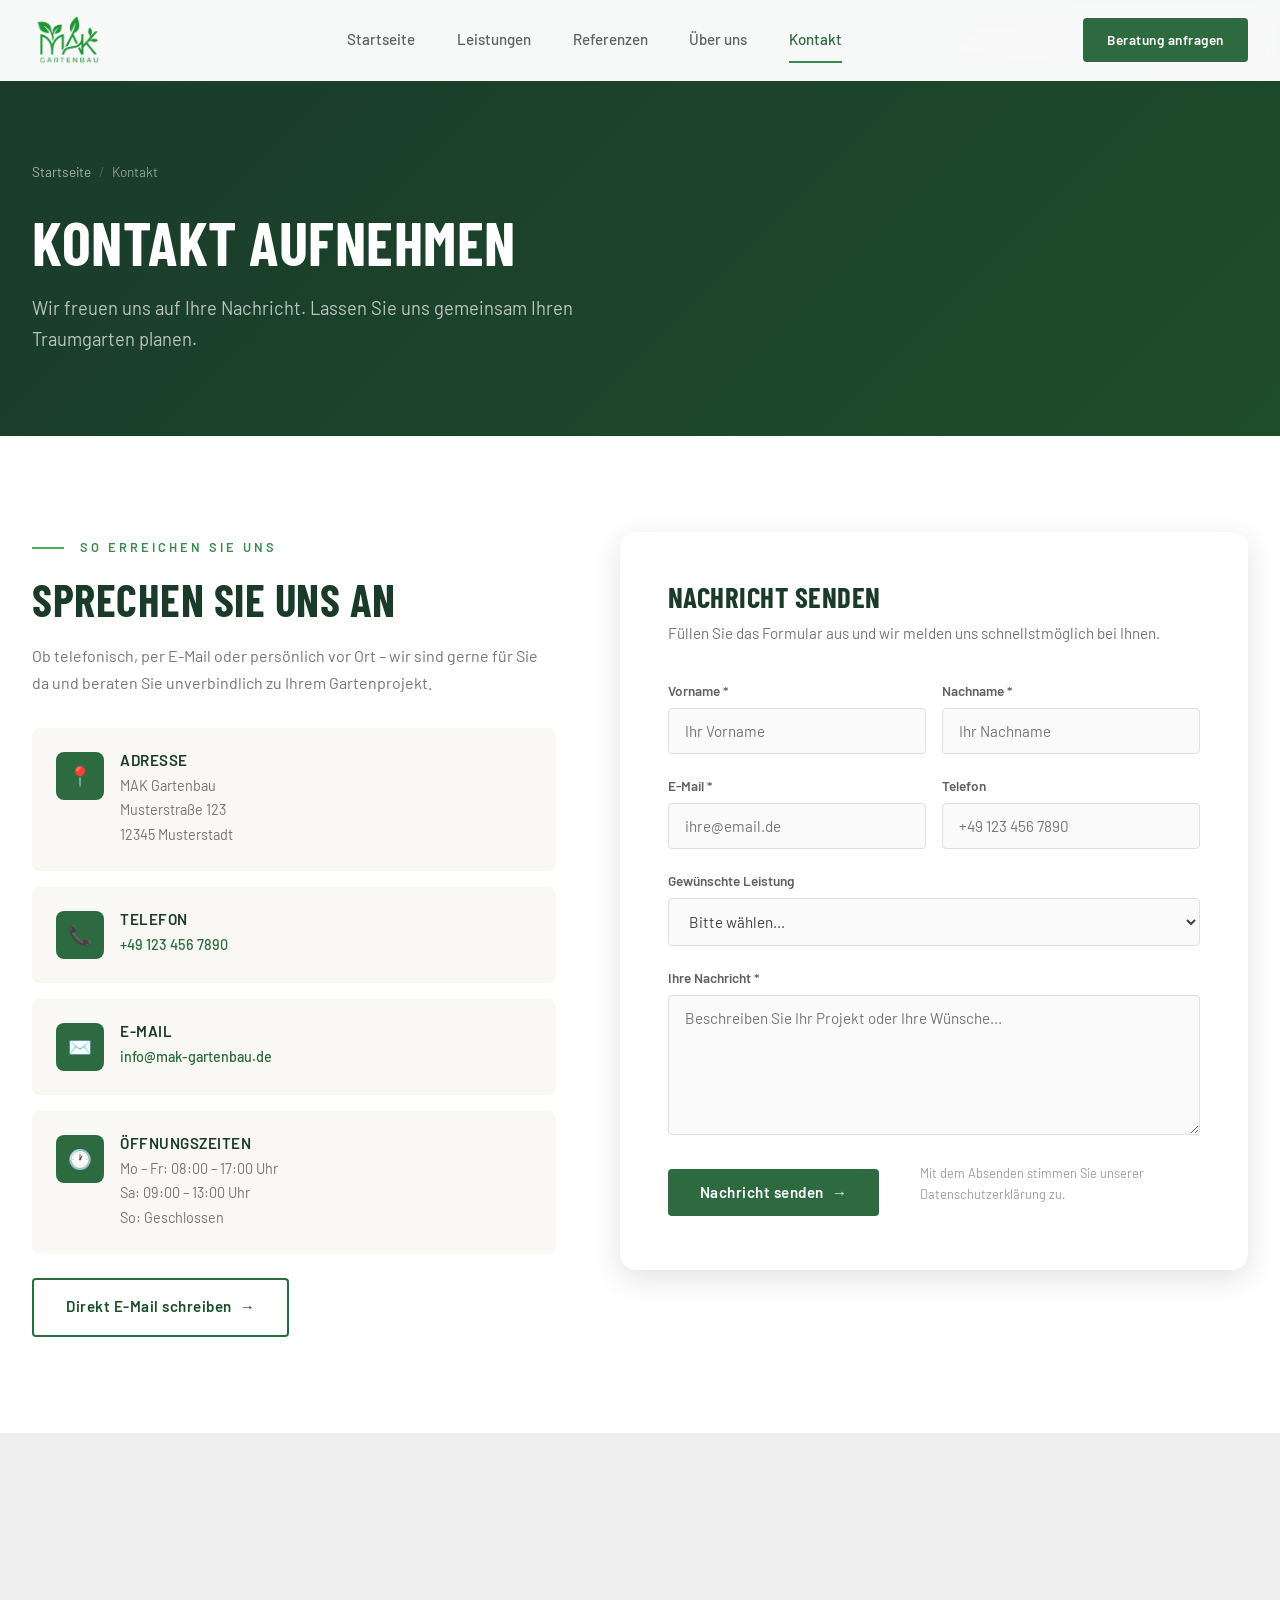
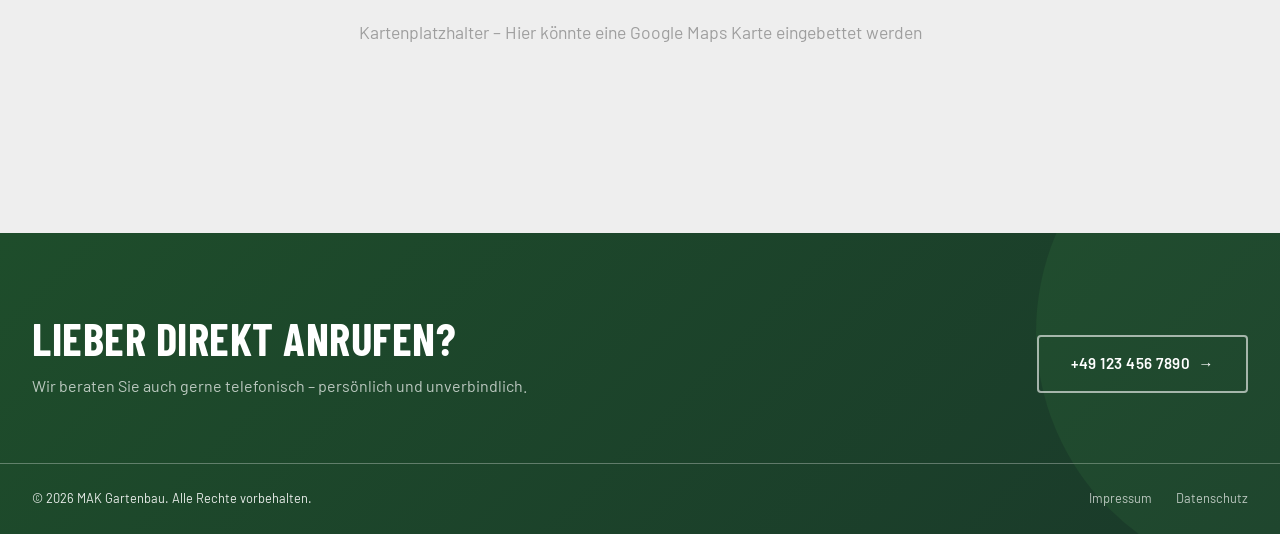
==== kontakt.html @ 83fb6019 "feat: MAK Gartenbau Website – Initial Release Komplette 5-Seiten Website für MAK Gartenbau: - Starts" ====
<!DOCTYPE html>
<html lang="de">
<head>
  <meta charset="UTF-8">
  <meta name="viewport" content="width=device-width, initial-scale=1.0">
  <meta name="description" content="Kontakt zu MAK Gartenbau – Erreichen Sie uns für eine unverbindliche Beratung. Kontaktformular, Telefon und E-Mail.">
  <title>Kontakt – MAK Gartenbau</title>

  <link rel="preconnect" href="https://fonts.googleapis.com">
  <link rel="preconnect" href="https://fonts.gstatic.com" crossorigin>
  <link href="https://fonts.googleapis.com/css2?family=Barlow:wght@400;500;600;700&family=Barlow+Condensed:wght@600;700;800&display=swap" rel="stylesheet">
  
  <link rel="icon" type="image/png" href="Favicon.png">
  <link rel="stylesheet" href="css/style.css">
</head>
<body>

  <!-- ========== HEADER ========== -->
  <header class="site-header">
    <div class="header-inner">
      <a href="index.html" class="logo">
        <img src="img/images/Logo.png" alt="MAK Gartenbau Logo" class="logo-img">
      </a>

      <nav class="main-nav">
        <a href="index.html">Startseite</a>
        <a href="leistungen.html">Leistungen</a>
        <a href="referenzen.html">Referenzen</a>
        <a href="ueber-uns.html">Über uns</a>
        <a href="kontakt.html" class="active">Kontakt</a>
      </nav>

      <div class="header-cta">
        <a href="kontakt.html" class="btn btn-primary">Beratung anfragen</a>
      </div>

      <button class="hamburger" aria-label="Menü öffnen" aria-expanded="false">
        <span></span>
        <span></span>
        <span></span>
      </button>
    </div>

    <nav class="mobile-nav">
      <a href="index.html">Startseite</a>
      <a href="leistungen.html">Leistungen</a>
      <a href="referenzen.html">Referenzen</a>
      <a href="ueber-uns.html">Über uns</a>
      <a href="kontakt.html" class="active">Kontakt</a>
      <a href="kontakt.html" class="btn btn-primary">Beratung anfragen</a>
    </nav>
  </header>

  <!-- ========== PAGE HERO ========== -->
  <section class="page-hero">
    <div class="container">
      <div class="breadcrumb">
        <a href="index.html">Startseite</a>
        <span class="sep">/</span>
        <span>Kontakt</span>
      </div>
      <h1>Kontakt aufnehmen</h1>
      <p>Wir freuen uns auf Ihre Nachricht. Lassen Sie uns gemeinsam Ihren Traumgarten planen.</p>
    </div>
  </section>

  <!-- ========== KONTAKT BEREICH ========== -->
  <section class="contact-section">
    <div class="container">
      <div class="contact-grid">

        <!-- Kontakt-Informationen -->
        <div class="reveal-left">
          <span class="section-label">So erreichen Sie uns</span>
          <h2 style="margin-bottom: 1rem;">Sprechen Sie uns an</h2>
          <p style="color: var(--gray-600); margin-bottom: 2rem;">
            Ob telefonisch, per E-Mail oder persönlich vor Ort – wir sind gerne für Sie da
            und beraten Sie unverbindlich zu Ihrem Gartenprojekt.
          </p>

          <div class="contact-info-card">
            <div class="contact-info-icon">📍</div>
            <div>
              <h4>Adresse</h4>
              <p>
                MAK Gartenbau<br>
                Musterstraße 123<br>
                12345 Musterstadt
              </p>
            </div>
          </div>

          <div class="contact-info-card">
            <div class="contact-info-icon">📞</div>
            <div>
              <h4>Telefon</h4>
              <p><a href="tel:+491234567890">+49 123 456 7890</a></p>
            </div>
          </div>

          <div class="contact-info-card">
            <div class="contact-info-icon">✉️</div>
            <div>
              <h4>E-Mail</h4>
              <p><a href="mailto:info@mak-gartenbau.de">info@mak-gartenbau.de</a></p>
            </div>
          </div>

          <div class="contact-info-card">
            <div class="contact-info-icon">🕐</div>
            <div>
              <h4>Öffnungszeiten</h4>
              <p>
                Mo – Fr: 08:00 – 17:00 Uhr<br>
                Sa: 09:00 – 13:00 Uhr<br>
                So: Geschlossen
              </p>
            </div>
          </div>

          <!-- Direkter Mailto-Link -->
          <div style="margin-top: 1.5rem;">
            <a href="mailto:info@mak-gartenbau.de?subject=Anfrage%20%C3%BCber%20die%20Website" class="btn btn-outline-dark btn-arrow">
              Direkt E-Mail schreiben
            </a>
          </div>
        </div>

        <!-- Kontaktformular -->
        <div class="reveal-right">
          <form class="contact-form contact-form-element" action="#" method="post">
            <h3>Nachricht senden</h3>
            <p class="form-subtitle">Füllen Sie das Formular aus und wir melden uns schnellstmöglich bei Ihnen.</p>

            <div class="form-row">
              <div class="form-group">
                <label for="vorname">Vorname *</label>
                <input type="text" id="vorname" name="vorname" placeholder="Ihr Vorname" required>
              </div>
              <div class="form-group">
                <label for="nachname">Nachname *</label>
                <input type="text" id="nachname" name="nachname" placeholder="Ihr Nachname" required>
              </div>
            </div>

            <div class="form-row">
              <div class="form-group">
                <label for="email">E-Mail *</label>
                <input type="email" id="email" name="email" placeholder="ihre@email.de" required>
              </div>
              <div class="form-group">
                <label for="telefon">Telefon</label>
                <input type="tel" id="telefon" name="telefon" placeholder="+49 123 456 7890">
              </div>
            </div>

            <div class="form-group">
              <label for="leistung">Gewünschte Leistung</label>
              <select id="leistung" name="leistung">
                <option value="">Bitte wählen...</option>
                <option value="gartenplanung">Gartenplanung & Design</option>
                <option value="pflasterbau">Pflaster- & Wegebau</option>
                <option value="terrassenbau">Terrassenbau</option>
                <option value="bepflanzung">Bepflanzung</option>
                <option value="gartenpflege">Gartenpflege</option>
                <option value="sonstiges">Sonstiges</option>
              </select>
            </div>

            <div class="form-group">
              <label for="nachricht">Ihre Nachricht *</label>
              <textarea id="nachricht" name="nachricht" placeholder="Beschreiben Sie Ihr Projekt oder Ihre Wünsche..." required></textarea>
            </div>

            <div class="form-submit">
              <button type="submit" class="btn btn-primary btn-arrow">Nachricht senden</button>
              <p class="privacy-note">
                Mit dem Absenden stimmen Sie unserer Datenschutzerklärung zu.
              </p>
            </div>
          </form>
        </div>

      </div>
    </div>
  </section>

  <!-- ========== KARTEN-PLATZHALTER ========== -->
  <section style="background: var(--gray-200); height: 400px; display: flex; align-items: center; justify-content: center; color: var(--gray-500); font-size: 1.1rem;">
    <!-- Platzhalter: Google Maps Karte -->
    Kartenplatzhalter – Hier könnte eine Google Maps Karte eingebettet werden
  </section>

  <!-- ========== FOOTER (CTA + Copyright) ========== -->
  <footer class="cta-banner" style="padding-bottom: 0;">
    <div class="container">
      <div>
        <h2>Lieber direkt anrufen?</h2>
        <p>Wir beraten Sie auch gerne telefonisch – persönlich und unverbindlich.</p>
      </div>
      <div>
        <a href="tel:+491234567890" class="btn btn-outline btn-arrow">+49 123 456 7890</a>
      </div>
    </div>
    <div class="footer-bottom-wrap" style="margin-top: 3rem;">
      <div class="container">
        <div class="footer-bottom">
        <span>&copy; 2026 MAK Gartenbau. Alle Rechte vorbehalten.</span>
        <div class="footer-legal">
          <a href="#">Impressum</a>
          <a href="#">Datenschutz</a>
          </div>
        </div>
      </div>
    </div>
  </footer>

  <script src="js/main.js"></script>
</body>
</html>
---- css/style.css ----
/* ================================================
   MAK Gartenbau – Hauptstylesheet
   ================================================ */

/* --- CSS Custom Properties --- */
:root {
  --green-900: #1a3a2a;
  --green-800: #1e4d2b;
  --green-700: #2d6a3f;
  --green-600: #3a8a52;
  --green-500: #4caf50;
  --green-400: #66bb6a;
  --green-300: #81c784;
  --green-200: #a5d6a7;
  --green-100: #c8e6c9;
  --green-50: #e8f5e9;

  --earth-900: #3e2723;
  --earth-700: #5d4037;
  --earth-500: #795548;
  --earth-300: #a1887f;
  --earth-100: #d7ccc8;

  --sand-100: #f5f0e8;
  --sand-50: #faf8f4;

  --white: #ffffff;
  --gray-50: #fafafa;
  --gray-100: #f5f5f5;
  --gray-200: #eeeeee;
  --gray-300: #e0e0e0;
  --gray-400: #bdbdbd;
  --gray-500: #9e9e9e;
  --gray-600: #757575;
  --gray-700: #616161;
  --gray-800: #424242;
  --gray-900: #212121;

  --font-heading: 'Barlow Condensed', 'Arial Narrow', sans-serif;
  --font-body: 'Barlow', -apple-system, BlinkMacSystemFont, 'Segoe UI', sans-serif;

  --shadow-sm: 0 1px 3px rgba(0,0,0,0.08);
  --shadow-md: 0 4px 12px rgba(0,0,0,0.1);
  --shadow-lg: 0 8px 30px rgba(0,0,0,0.12);
  --shadow-xl: 0 20px 60px rgba(0,0,0,0.15);

  --radius-sm: 4px;
  --radius-md: 8px;
  --radius-lg: 16px;
  --radius-xl: 24px;

  --transition: 0.3s cubic-bezier(0.4, 0, 0.2, 1);
  --transition-slow: 0.6s cubic-bezier(0.4, 0, 0.2, 1);
}

/* --- Reset & Base --- */
*,
*::before,
*::after {
  margin: 0;
  padding: 0;
  box-sizing: border-box;
}

html {
  scroll-behavior: smooth;
  font-size: 16px;
}

body {
  font-family: var(--font-body);
  color: var(--gray-800);
  line-height: 1.7;
  background: var(--white);
  overflow-x: hidden;
}

img {
  max-width: 100%;
  height: auto;
  display: block;
}

a {
  text-decoration: none;
  color: inherit;
  transition: color var(--transition);
}

ul, ol {
  list-style: none;
}

h1, h2, h3, h4, h5 {
  font-family: var(--font-heading);
  font-weight: 700;
  line-height: 1.15;
  color: var(--green-900);
  text-transform: uppercase;
  letter-spacing: 0.5px;
}

h1 { font-size: clamp(2.2rem, 5vw, 3.8rem); }
h2 { font-size: clamp(1.8rem, 3.5vw, 2.8rem); }
h3 { font-size: clamp(1.3rem, 2.5vw, 1.8rem); }
h4 { font-size: 1.2rem; }

p { margin-bottom: 1rem; }

.container {
  max-width: 1280px;
  margin: 0 auto;
  padding: 0 2rem;
}

/* --- Utility --- */
.text-center { text-align: center; }
.text-white { color: var(--white); }
.bg-sand { background: var(--sand-50); }
.bg-green-dark { background: var(--green-900); }

.section-label {
  display: inline-block;
  font-family: var(--font-body);
  font-size: 0.8rem;
  font-weight: 600;
  letter-spacing: 3px;
  text-transform: uppercase;
  color: var(--green-600);
  margin-bottom: 1rem;
  position: relative;
  padding-left: 3rem;
}

.section-label::before {
  content: '';
  position: absolute;
  left: 0;
  top: 50%;
  width: 2rem;
  height: 2px;
  background: var(--green-500);
}

.section-intro {
  max-width: 680px;
  font-size: 1.1rem;
  color: var(--gray-600);
  line-height: 1.8;
}

.section-intro.centered {
  margin: 0 auto;
}

/* --- Buttons --- */
.btn {
  display: inline-flex;
  align-items: center;
  gap: 0.5rem;
  padding: 0.9rem 2rem;
  font-family: var(--font-body);
  font-size: 0.95rem;
  font-weight: 600;
  border: none;
  border-radius: var(--radius-sm);
  cursor: pointer;
  transition: all var(--transition);
  letter-spacing: 0.5px;
}

.btn-primary {
  background: var(--green-700);
  color: var(--white);
}

.btn-primary:hover {
  background: var(--green-800);
  transform: translateY(-2px);
  box-shadow: var(--shadow-md);
}

.btn-outline {
  background: transparent;
  color: var(--white);
  border: 2px solid rgba(255,255,255,0.6);
}

.btn-outline:hover {
  background: var(--white);
  color: var(--green-800);
  border-color: var(--white);
}

.btn-outline-dark {
  background: transparent;
  color: var(--green-800);
  border: 2px solid var(--green-700);
}

.btn-outline-dark:hover {
  background: var(--green-700);
  color: var(--white);
}

.btn-arrow::after {
  content: '→';
  transition: transform var(--transition);
}

.btn-arrow:hover::after {
  transform: translateX(4px);
}

/* ================================================
   HEADER & NAVIGATION
   ================================================ */
.site-header {
  position: fixed;
  top: 0;
  left: 0;
  right: 0;
  z-index: 1000;
  background: rgba(255,255,255,0.97);
  backdrop-filter: blur(10px);
  transition: all var(--transition);
  border-bottom: 1px solid transparent;
}

.site-header.scrolled {
  box-shadow: var(--shadow-sm);
  border-bottom-color: var(--gray-200);
}

.header-inner {
  display: flex;
  align-items: center;
  justify-content: space-between;
  padding: 0 2rem;
  height: 80px;
  max-width: 1400px;
  margin: 0 auto;
}

.logo {
  display: flex;
  align-items: center;
  gap: 0.75rem;
  font-family: var(--font-heading);
  font-size: 1.5rem;
  font-weight: 700;
  color: var(--green-800);
}

.logo-icon {
  width: 44px;
  height: 44px;
  background: var(--green-700);
  border-radius: var(--radius-md);
  display: flex;
  align-items: center;
  justify-content: center;
  color: var(--white);
  font-size: 1.4rem;
}

.logo-img {
  height: 50px;
  width: auto;
}

.logo span {
  color: var(--green-500);
}

.main-nav {
  display: flex;
  align-items: center;
  gap: 0;
}

.main-nav a {
  padding: 0.5rem 1.3rem;
  font-size: 0.95rem;
  font-weight: 500;
  color: var(--gray-700);
  position: relative;
  transition: color var(--transition);
}

.main-nav a::after {
  content: '';
  position: absolute;
  bottom: -2px;
  left: 1.3rem;
  right: 1.3rem;
  height: 2px;
  background: var(--green-600);
  transform: scaleX(0);
  transform-origin: right;
  transition: transform var(--transition);
}

.main-nav a:hover,
.main-nav a.active {
  color: var(--green-700);
}

.main-nav a:hover::after,
.main-nav a.active::after {
  transform: scaleX(1);
  transform-origin: left;
}

.header-cta {
  display: flex;
  align-items: center;
  gap: 1rem;
}

.header-cta .btn {
  padding: 0.65rem 1.5rem;
  font-size: 0.85rem;
}

/* Hamburger */
.hamburger {
  display: none;
  flex-direction: column;
  gap: 5px;
  cursor: pointer;
  padding: 0.5rem;
  background: none;
  border: none;
  z-index: 1001;
}

.hamburger span {
  display: block;
  width: 26px;
  height: 2px;
  background: var(--green-800);
  transition: all var(--transition);
  border-radius: 2px;
}

.hamburger.active span:nth-child(1) {
  transform: rotate(45deg) translateY(5px) translateX(5px);
}

.hamburger.active span:nth-child(2) {
  opacity: 0;
}

.hamburger.active span:nth-child(3) {
  transform: rotate(-45deg) translateY(-5px) translateX(5px);
}

/* Mobile Nav */
.mobile-nav {
  display: none;
  position: fixed;
  top: 80px;
  left: 0;
  right: 0;
  bottom: 0;
  background: var(--white);
  z-index: 999;
  flex-direction: column;
  padding: 2rem;
  opacity: 0;
  transform: translateY(-10px);
  transition: all var(--transition);
}

.mobile-nav.open {
  display: flex;
  opacity: 1;
  transform: translateY(0);
}

.mobile-nav a {
  padding: 1rem 0;
  font-size: 1.2rem;
  font-weight: 500;
  color: var(--gray-800);
  border-bottom: 1px solid var(--gray-200);
}

.mobile-nav a:hover,
.mobile-nav a.active {
  color: var(--green-700);
}

.mobile-nav .btn {
  margin-top: 1.5rem;
  justify-content: center;
}

/* ================================================
   HERO SECTION
   ================================================ */
.hero {
  position: relative;
  min-height: 100vh;
  display: flex;
  align-items: center;
  overflow: hidden;
  background: var(--green-900);
}

.hero-bg {
  position: absolute;
  inset: 0;
  background: linear-gradient(135deg, var(--green-900) 0%, var(--green-800) 50%, var(--green-700) 100%);
}

.hero-bg::after {
  content: '';
  position: absolute;
  inset: 0;
  background:
    radial-gradient(ellipse at 20% 80%, rgba(76, 175, 80, 0.15) 0%, transparent 60%),
    radial-gradient(ellipse at 80% 20%, rgba(129, 199, 132, 0.1) 0%, transparent 50%);
}

.hero-pattern {
  display: none;
}

.hero-content {
  position: relative;
  z-index: 2;
  max-width: 1280px;
  margin: 0 auto;
  padding: 8rem 2rem 4rem;
  display: grid;
  grid-template-columns: 1fr 1fr;
  gap: 4rem;
  align-items: center;
}

.hero-text h1 {
  color: var(--white);
  margin-bottom: 1.5rem;
  line-height: 1.15;
}

.hero-text h1 em {
  font-style: normal;
  color: var(--green-300);
}

.hero-subtitle {
  font-size: 1.15rem;
  color: rgba(255,255,255,0.75);
  line-height: 1.8;
  margin-bottom: 2.5rem;
  max-width: 520px;
}

.hero-buttons {
  display: flex;
  gap: 1rem;
  flex-wrap: wrap;
}

.hero-visual {
  position: relative;
  display: flex;
  justify-content: center;
  align-items: center;
}

.hero-image-main {
  width: 100%;
  max-width: 500px;
  aspect-ratio: 4/5;
  background: linear-gradient(145deg, var(--green-600), var(--green-800));
  border-radius: var(--radius-lg);
  overflow: hidden;
  box-shadow: var(--shadow-xl);
  position: relative;
  display: flex;
  align-items: center;
  justify-content: center;
  color: rgba(255,255,255,0.3);
  font-size: 1rem;
}

.hero-image-float {
  position: absolute;
  width: 200px;
  height: 140px;
  background: rgba(255,255,255,0.1);
  backdrop-filter: blur(10px);
  border-radius: var(--radius-md);
  border: 1px solid rgba(255,255,255,0.15);
  display: flex;
  flex-direction: column;
  align-items: center;
  justify-content: center;
  color: var(--white);
  padding: 1rem;
  text-align: center;
}

.hero-image-float.top-right {
  top: -20px;
  right: -40px;
}

.hero-image-float.bottom-left {
  bottom: -20px;
  left: -40px;
}

.hero-image-float .stat-number {
  font-family: var(--font-heading);
  font-size: 2.2rem;
  font-weight: 700;
  line-height: 1;
  margin-bottom: 0.3rem;
}

.hero-image-float .stat-label {
  font-size: 0.8rem;
  opacity: 0.8;
}

.hero-scroll {
  position: absolute;
  bottom: 2rem;
  left: 50%;
  transform: translateX(-50%);
  display: flex;
  flex-direction: column;
  align-items: center;
  gap: 0.5rem;
  color: rgba(255,255,255,0.5);
  font-size: 0.75rem;
  letter-spacing: 2px;
  text-transform: uppercase;
  z-index: 2;
}

.hero-scroll .scroll-line {
  width: 1px;
  height: 40px;
  background: linear-gradient(to bottom, rgba(255,255,255,0.5), transparent);
  animation: scrollPulse 2s ease-in-out infinite;
}

@keyframes scrollPulse {
  0%, 100% { opacity: 1; transform: scaleY(1); }
  50% { opacity: 0.3; transform: scaleY(0.6); }
}

/* ================================================
   PAGE HERO (Unterseiten)
   ================================================ */
.page-hero {
  padding: 10rem 0 4rem;
  background: linear-gradient(135deg, var(--green-900) 0%, var(--green-800) 100%);
  position: relative;
  overflow: hidden;
}

.page-hero::before {
  display: none;
}

.page-hero h1 {
  color: var(--white);
  margin-bottom: 1rem;
}

.page-hero p {
  color: rgba(255,255,255,0.7);
  font-size: 1.15rem;
  max-width: 600px;
}

.breadcrumb {
  display: flex;
  gap: 0.5rem;
  font-size: 0.85rem;
  color: rgba(255,255,255,0.5);
  margin-bottom: 1.5rem;
}

.breadcrumb a {
  color: rgba(255,255,255,0.6);
}

.breadcrumb a:hover {
  color: var(--green-300);
}

.breadcrumb .sep {
  opacity: 0.4;
}

/* ================================================
   STRABAG-STYLE INFO CARDS
   ================================================ */
.info-cards {
  padding: 6rem 0;
}

.cards-grid {
  display: grid;
  grid-template-columns: repeat(3, 1fr);
  gap: 0;
}

.info-card {
  position: relative;
  overflow: hidden;
  aspect-ratio: 4/3;
  cursor: pointer;
}

.info-card .card-image {
  position: absolute;
  inset: 0;
  background: linear-gradient(135deg, var(--green-700), var(--green-900));
  transition: transform var(--transition-slow);
  display: flex;
  align-items: center;
  justify-content: center;
  color: rgba(255,255,255,0.2);
  font-size: 0.85rem;
}

.info-card:hover .card-image {
  transform: scale(1.05);
}

.info-card .card-overlay {
  position: absolute;
  inset: 0;
  background: linear-gradient(to top, rgba(26, 58, 42, 0.9) 0%, rgba(26, 58, 42, 0.2) 50%, transparent 100%);
  transition: background var(--transition);
}

.info-card:hover .card-overlay {
  background: linear-gradient(to top, rgba(26, 58, 42, 0.95) 0%, rgba(26, 58, 42, 0.4) 60%, rgba(26, 58, 42, 0.2) 100%);
}

.info-card .card-content {
  position: absolute;
  bottom: 0;
  left: 0;
  right: 0;
  padding: 2rem;
  color: var(--white);
  transform: translateY(1rem);
  transition: transform var(--transition);
}

.info-card:hover .card-content {
  transform: translateY(0);
}

.info-card .card-tag {
  display: inline-block;
  font-size: 0.7rem;
  font-weight: 600;
  letter-spacing: 2px;
  text-transform: uppercase;
  color: var(--green-300);
  margin-bottom: 0.75rem;
}

.info-card .card-title {
  font-family: var(--font-heading);
  font-size: 1.4rem;
  font-weight: 700;
  margin-bottom: 0.5rem;
  color: var(--white);
}

.info-card .card-desc {
  font-size: 0.9rem;
  color: rgba(255,255,255,0.7);
  line-height: 1.6;
  opacity: 0;
  max-height: 0;
  transition: all var(--transition);
}

.info-card:hover .card-desc {
  opacity: 1;
  max-height: 100px;
  margin-top: 0.5rem;
}

.info-card .card-arrow {
  position: absolute;
  top: 1.5rem;
  right: 1.5rem;
  width: 40px;
  height: 40px;
  border-radius: 50%;
  background: rgba(255,255,255,0.15);
  display: flex;
  align-items: center;
  justify-content: center;
  color: var(--white);
  font-size: 1.2rem;
  opacity: 0;
  transform: translateX(-10px);
  transition: all var(--transition);
}

.info-card:hover .card-arrow {
  opacity: 1;
  transform: translateX(0);
}

/* --- Big Feature Card (Strabag-style) --- */
.cards-grid-featured {
  display: grid;
  grid-template-columns: 1fr 1fr;
  gap: 0;
}

.info-card.featured {
  aspect-ratio: 16/9;
}

.info-card.featured .card-title {
  font-size: 1.8rem;
}

/* ================================================
   SERVICES / LEISTUNGEN
   ================================================ */
.services-section {
  padding: 6rem 0;
}

.services-grid {
  display: grid;
  grid-template-columns: repeat(3, 1fr);
  gap: 2rem;
  margin-top: 3rem;
}

.service-card {
  padding: 2.5rem;
  background: var(--white);
  border-radius: var(--radius-md);
  border: 1px solid var(--gray-200);
  transition: all var(--transition);
  position: relative;
  overflow: hidden;
}

.service-card::before {
  content: '';
  position: absolute;
  top: 0;
  left: 0;
  right: 0;
  height: 3px;
  background: var(--green-600);
  transform: scaleX(0);
  transition: transform var(--transition);
}

.service-card:hover {
  border-color: var(--green-200);
  box-shadow: var(--shadow-lg);
  transform: translateY(-4px);
}

.service-card:hover::before {
  transform: scaleX(1);
}

.service-icon {
  width: 60px;
  height: 60px;
  background: var(--green-50);
  border-radius: var(--radius-md);
  display: flex;
  align-items: center;
  justify-content: center;
  font-size: 1.6rem;
  color: var(--green-700);
  margin-bottom: 1.5rem;
  transition: all var(--transition);
}

.service-card:hover .service-icon {
  background: var(--green-700);
  color: var(--white);
}

.service-card h3 {
  margin-bottom: 0.75rem;
  font-size: 1.25rem;
}

.service-card p {
  color: var(--gray-600);
  font-size: 0.95rem;
  line-height: 1.7;
  margin-bottom: 0;
}

.service-card .service-link {
  display: inline-flex;
  align-items: center;
  gap: 0.4rem;
  margin-top: 1.25rem;
  font-size: 0.9rem;
  font-weight: 600;
  color: var(--green-700);
  transition: gap var(--transition);
}

.service-card:hover .service-link {
  gap: 0.8rem;
}

/* ================================================
   REFERENZEN / GALERIE
   ================================================ */
.gallery-section {
  padding: 6rem 0;
}

.gallery-filter {
  display: flex;
  gap: 0.5rem;
  flex-wrap: wrap;
  margin-bottom: 3rem;
  justify-content: center;
}

.filter-btn {
  padding: 0.5rem 1.25rem;
  font-size: 0.85rem;
  font-weight: 500;
  border: 1px solid var(--gray-300);
  background: var(--white);
  border-radius: 50px;
  cursor: pointer;
  transition: all var(--transition);
  color: var(--gray-600);
}

.filter-btn:hover,
.filter-btn.active {
  background: var(--green-700);
  color: var(--white);
  border-color: var(--green-700);
}

.gallery-grid {
  display: grid;
  grid-template-columns: repeat(3, 1fr);
  gap: 1.5rem;
}

.gallery-item {
  position: relative;
  border-radius: var(--radius-md);
  overflow: hidden;
  aspect-ratio: 4/3;
  cursor: pointer;
  background: linear-gradient(135deg, var(--green-100), var(--green-200));
}

.gallery-item.tall {
  grid-row: span 2;
  aspect-ratio: auto;
}

.gallery-item .gallery-image {
  position: absolute;
  inset: 0;
  background: linear-gradient(135deg, var(--green-200), var(--green-400));
  transition: transform var(--transition-slow);
  display: flex;
  align-items: center;
  justify-content: center;
  color: rgba(255,255,255,0.4);
  font-size: 0.85rem;
}

.gallery-item:hover .gallery-image {
  transform: scale(1.08);
}

.gallery-item .gallery-overlay {
  position: absolute;
  inset: 0;
  background: linear-gradient(to top, rgba(26,58,42,0.85), transparent 60%);
  opacity: 0;
  transition: opacity var(--transition);
}

.gallery-item:hover .gallery-overlay {
  opacity: 1;
}

.gallery-item .gallery-info {
  position: absolute;
  bottom: 0;
  left: 0;
  right: 0;
  padding: 1.5rem;
  color: var(--white);
  transform: translateY(100%);
  transition: transform var(--transition);
}

.gallery-item:hover .gallery-info {
  transform: translateY(0);
}

.gallery-info h4 {
  color: var(--white);
  font-size: 1.1rem;
  margin-bottom: 0.25rem;
}

.gallery-info p {
  font-size: 0.85rem;
  color: rgba(255,255,255,0.7);
  margin-bottom: 0;
}

/* ================================================
   ABOUT / ÜBER UNS
   ================================================ */
.about-section {
  padding: 6rem 0;
}

.about-grid {
  display: grid;
  grid-template-columns: 1fr 1fr;
  gap: 4rem;
  align-items: center;
}

.about-image {
  position: relative;
}

.about-image .img-main {
  width: 100%;
  aspect-ratio: 3/4;
  background: linear-gradient(145deg, var(--green-200), var(--green-400));
  border-radius: var(--radius-lg);
  display: flex;
  align-items: center;
  justify-content: center;
  color: rgba(255,255,255,0.4);
  font-size: 0.9rem;
}

.about-image .experience-badge {
  position: absolute;
  bottom: -20px;
  right: -20px;
  width: 140px;
  height: 140px;
  background: var(--green-700);
  border-radius: 50%;
  display: flex;
  flex-direction: column;
  align-items: center;
  justify-content: center;
  color: var(--white);
  text-align: center;
  box-shadow: var(--shadow-lg);
}

.experience-badge .years {
  font-family: var(--font-heading);
  font-size: 2.8rem;
  font-weight: 700;
  line-height: 1;
}

.experience-badge .label {
  font-size: 0.7rem;
  text-transform: uppercase;
  letter-spacing: 1px;
  opacity: 0.9;
  margin-top: 0.2rem;
}

.about-text h2 {
  margin-bottom: 1.5rem;
}

.about-text .lead {
  font-size: 1.1rem;
  color: var(--gray-700);
  font-weight: 500;
  margin-bottom: 1.5rem;
}

.values-list {
  margin-top: 2rem;
  display: grid;
  grid-template-columns: 1fr 1fr;
  gap: 1rem;
}

.value-item {
  display: flex;
  align-items: flex-start;
  gap: 0.75rem;
}

.value-icon {
  width: 36px;
  height: 36px;
  border-radius: 50%;
  background: var(--green-50);
  display: flex;
  align-items: center;
  justify-content: center;
  color: var(--green-700);
  font-size: 1rem;
  flex-shrink: 0;
  margin-top: 2px;
}

.value-item h4 {
  font-family: var(--font-body);
  font-size: 0.95rem;
  font-weight: 600;
  margin-bottom: 0.2rem;
  color: var(--green-900);
}

.value-item p {
  font-size: 0.85rem;
  color: var(--gray-600);
  margin-bottom: 0;
}

/* ================================================
   CTA BANNER
   ================================================ */
.cta-banner {
  padding: 5rem 0;
  background: linear-gradient(135deg, var(--green-800), var(--green-900));
  position: relative;
  overflow: hidden;
}

.cta-banner::before {
  content: '';
  position: absolute;
  top: -50%;
  right: -20%;
  width: 500px;
  height: 500px;
  border-radius: 50%;
  background: rgba(76,175,80,0.1);
}

.cta-banner .container {
  display: flex;
  align-items: center;
  justify-content: space-between;
  gap: 2rem;
  position: relative;
  z-index: 1;
}

.cta-banner h2 {
  color: var(--white);
  max-width: 500px;
}

.cta-banner p {
  color: rgba(255,255,255,0.7);
  margin-top: 0.5rem;
  max-width: 500px;
}

/* ================================================
   CONTACT / KONTAKT
   ================================================ */
.contact-section {
  padding: 6rem 0;
}

.contact-grid {
  display: grid;
  grid-template-columns: 1fr 1.2fr;
  gap: 4rem;
}

.contact-info-card {
  display: flex;
  align-items: flex-start;
  gap: 1rem;
  padding: 1.5rem;
  background: var(--sand-50);
  border-radius: var(--radius-md);
  margin-bottom: 1rem;
  transition: all var(--transition);
}

.contact-info-card:hover {
  box-shadow: var(--shadow-sm);
  transform: translateX(4px);
}

.contact-info-icon {
  width: 48px;
  height: 48px;
  border-radius: var(--radius-md);
  background: var(--green-700);
  color: var(--white);
  display: flex;
  align-items: center;
  justify-content: center;
  font-size: 1.2rem;
  flex-shrink: 0;
}

.contact-info-card h4 {
  font-family: var(--font-body);
  font-size: 0.95rem;
  font-weight: 600;
  margin-bottom: 0.25rem;
}

.contact-info-card p {
  font-size: 0.9rem;
  color: var(--gray-600);
  margin-bottom: 0;
}

.contact-info-card a {
  color: var(--green-700);
  font-weight: 500;
}

.contact-info-card a:hover {
  color: var(--green-500);
}

.contact-form {
  background: var(--white);
  padding: 3rem;
  border-radius: var(--radius-lg);
  box-shadow: var(--shadow-lg);
}

.contact-form h3 {
  margin-bottom: 0.5rem;
}

.contact-form .form-subtitle {
  color: var(--gray-600);
  font-size: 0.95rem;
  margin-bottom: 2rem;
}

.form-row {
  display: grid;
  grid-template-columns: 1fr 1fr;
  gap: 1rem;
}

.form-group {
  margin-bottom: 1.25rem;
}

.form-group label {
  display: block;
  font-size: 0.85rem;
  font-weight: 600;
  color: var(--gray-700);
  margin-bottom: 0.4rem;
}

.form-group input,
.form-group textarea,
.form-group select {
  width: 100%;
  padding: 0.8rem 1rem;
  font-family: var(--font-body);
  font-size: 0.95rem;
  border: 1.5px solid var(--gray-300);
  border-radius: var(--radius-sm);
  background: var(--gray-50);
  transition: all var(--transition);
  color: var(--gray-800);
}

.form-group input:focus,
.form-group textarea:focus,
.form-group select:focus {
  outline: none;
  border-color: var(--green-500);
  background: var(--white);
  box-shadow: 0 0 0 3px rgba(76,175,80,0.1);
}

.form-group textarea {
  resize: vertical;
  min-height: 140px;
}

.form-submit {
  display: flex;
  align-items: center;
  justify-content: space-between;
  margin-top: 0.5rem;
}

.form-submit .privacy-note {
  font-size: 0.8rem;
  color: var(--gray-500);
  max-width: 280px;
}

/* ================================================
   STATS BAR
   ================================================ */
.stats-bar {
  padding: 4rem 0;
  background: var(--sand-50);
  border-top: 1px solid var(--gray-200);
  border-bottom: 1px solid var(--gray-200);
}

.stats-grid {
  display: grid;
  grid-template-columns: repeat(4, 1fr);
  gap: 2rem;
  text-align: center;
}

.stat-item .stat-number {
  font-family: var(--font-heading);
  font-size: 2.8rem;
  font-weight: 700;
  color: var(--green-700);
  line-height: 1;
  margin-bottom: 0.5rem;
}

.stat-item .stat-label {
  font-size: 0.9rem;
  color: var(--gray-600);
}

/* ================================================
   TESTIMONIALS
   ================================================ */
.testimonials-section {
  padding: 6rem 0;
}

.testimonials-grid {
  display: grid;
  grid-template-columns: repeat(3, 1fr);
  gap: 2rem;
  margin-top: 3rem;
}

.testimonial-card {
  padding: 2rem;
  background: var(--white);
  border-radius: var(--radius-md);
  border: 1px solid var(--gray-200);
  position: relative;
}

.testimonial-card .quote-mark {
  font-family: var(--font-heading);
  font-size: 4rem;
  color: var(--green-200);
  line-height: 1;
  margin-bottom: 0.5rem;
}

.testimonial-card .quote-text {
  font-size: 0.95rem;
  color: var(--gray-700);
  line-height: 1.7;
  font-style: italic;
  margin-bottom: 1.5rem;
}

.testimonial-card .author {
  display: flex;
  align-items: center;
  gap: 0.75rem;
}

.testimonial-card .author-avatar {
  width: 44px;
  height: 44px;
  border-radius: 50%;
  background: var(--green-100);
  display: flex;
  align-items: center;
  justify-content: center;
  color: var(--green-700);
  font-weight: 700;
  font-size: 1rem;
}

.testimonial-card .author-name {
  font-weight: 600;
  font-size: 0.9rem;
  color: var(--gray-800);
}

.testimonial-card .author-role {
  font-size: 0.8rem;
  color: var(--gray-500);
}

/* ================================================
   FOOTER
   ================================================ */
.site-footer {
  background: var(--green-900);
  color: rgba(255,255,255,0.7);
  padding-top: 5rem;
}

.footer-grid {
  display: grid;
  grid-template-columns: 1.5fr 1fr 1fr 1fr;
  gap: 3rem;
  padding-bottom: 3rem;
}

.footer-brand .logo {
  color: var(--white);
  margin-bottom: 1rem;
}

.footer-brand .logo-icon {
  background: var(--green-600);
}

.footer-brand p {
  font-size: 0.9rem;
  line-height: 1.7;
  margin-bottom: 1.5rem;
  max-width: 300px;
}

.footer-social {
  display: flex;
  gap: 0.75rem;
}

.footer-social a {
  width: 40px;
  height: 40px;
  border-radius: 50%;
  background: rgba(255,255,255,0.1);
  display: flex;
  align-items: center;
  justify-content: center;
  color: var(--white);
  font-size: 1rem;
  transition: all var(--transition);
}

.footer-social a:hover {
  background: var(--green-600);
  transform: translateY(-2px);
}

.footer-col h4 {
  color: var(--white);
  font-family: var(--font-body);
  font-size: 0.95rem;
  font-weight: 600;
  margin-bottom: 1.25rem;
  text-transform: uppercase;
  letter-spacing: 1px;
}

.footer-col ul li {
  margin-bottom: 0.6rem;
}

.footer-col ul a {
  font-size: 0.9rem;
  color: rgba(255,255,255,0.6);
  transition: all var(--transition);
}

.footer-col ul a:hover {
  color: var(--green-300);
  padding-left: 4px;
}

.footer-bottom-wrap {
  border-top: 1px solid rgba(255,255,255,0.3);
}

.footer-bottom-wrap .container {
  display: block;
}

.footer-bottom {
  padding: 1.5rem 0;
  display: flex;
  justify-content: space-between;
  align-items: center;
  font-size: 0.8rem;
  color: rgba(255,255,255,0.9);
  width: 100%;
}

.footer-bottom a {
  color: rgba(255,255,255,0.7);
}

.footer-bottom a:hover {
  color: var(--green-300);
}

.footer-legal {
  display: flex;
  gap: 1.5rem;
}

/* ================================================
   ANIMATIONS (Scroll Reveal)
   ================================================ */
.reveal {
  opacity: 0;
  transform: translateY(30px);
  transition: all 0.8s cubic-bezier(0.4, 0, 0.2, 1);
}

.reveal.visible {
  opacity: 1;
  transform: translateY(0);
}

.reveal-left {
  opacity: 0;
  transform: translateX(-30px);
  transition: all 0.8s cubic-bezier(0.4, 0, 0.2, 1);
}

.reveal-left.visible {
  opacity: 1;
  transform: translateX(0);
}

.reveal-right {
  opacity: 0;
  transform: translateX(30px);
  transition: all 0.8s cubic-bezier(0.4, 0, 0.2, 1);
}

.reveal-right.visible {
  opacity: 1;
  transform: translateX(0);
}

/* Staggered delays */
.delay-1 { transition-delay: 0.1s; }
.delay-2 { transition-delay: 0.2s; }
.delay-3 { transition-delay: 0.3s; }
.delay-4 { transition-delay: 0.4s; }
.delay-5 { transition-delay: 0.5s; }

/* ================================================
   RESPONSIVE
   ================================================ */
@media (max-width: 1024px) {
  .hero-content {
    grid-template-columns: 1fr;
    text-align: center;
    padding-top: 10rem;
  }

  .hero-visual {
    display: none;
  }

  .hero-subtitle {
    margin: 0 auto 2.5rem;
  }

  .hero-buttons {
    justify-content: center;
  }

  .cards-grid {
    grid-template-columns: 1fr 1fr;
  }

  .cards-grid-featured {
    grid-template-columns: 1fr;
  }

  .services-grid {
    grid-template-columns: 1fr 1fr;
  }

  .about-grid {
    grid-template-columns: 1fr;
    gap: 3rem;
  }

  .contact-grid {
    grid-template-columns: 1fr;
  }

  .gallery-grid {
    grid-template-columns: 1fr 1fr;
  }

  .footer-grid {
    grid-template-columns: 1fr 1fr;
    gap: 2rem;
  }

  .stats-grid {
    grid-template-columns: repeat(2, 1fr);
  }

  .testimonials-grid {
    grid-template-columns: 1fr 1fr;
  }

  .cta-banner .container {
    flex-direction: column;
    text-align: center;
  }
}

@media (max-width: 768px) {
  .main-nav,
  .header-cta {
    display: none;
  }

  .hamburger {
    display: flex;
  }

  .cards-grid {
    grid-template-columns: 1fr;
  }

  .services-grid {
    grid-template-columns: 1fr;
  }

  .gallery-grid {
    grid-template-columns: 1fr;
  }

  .gallery-item.tall {
    grid-row: span 1;
    aspect-ratio: 4/3;
  }

  .form-row {
    grid-template-columns: 1fr;
  }

  .contact-form {
    padding: 2rem;
  }

  .footer-grid {
    grid-template-columns: 1fr;
  }

  .footer-bottom {
    flex-direction: column;
    gap: 1rem;
    text-align: center;
  }

  .stats-grid {
    grid-template-columns: 1fr 1fr;
    gap: 1.5rem;
  }

  .testimonials-grid {
    grid-template-columns: 1fr;
  }

  .values-list {
    grid-template-columns: 1fr;
  }

  .about-image .experience-badge {
    right: 10px;
    bottom: -10px;
    width: 110px;
    height: 110px;
  }

  .experience-badge .years {
    font-size: 2.2rem;
  }

  .page-hero {
    padding: 8rem 0 3rem;
  }

  .section-label {
    padding-left: 0;
  }

  .section-label::before {
    display: none;
  }
}

@media (max-width: 480px) {
  .container {
    padding: 0 1.25rem;
  }

  .hero-content {
    padding-top: 8rem;
  }

  h1 { font-size: 2rem; }

  .btn {
    padding: 0.75rem 1.5rem;
    font-size: 0.9rem;
  }

  .stat-item .stat-number {
    font-size: 2rem;
  }

  .info-card .card-title {
    font-size: 1.1rem;
  }
}
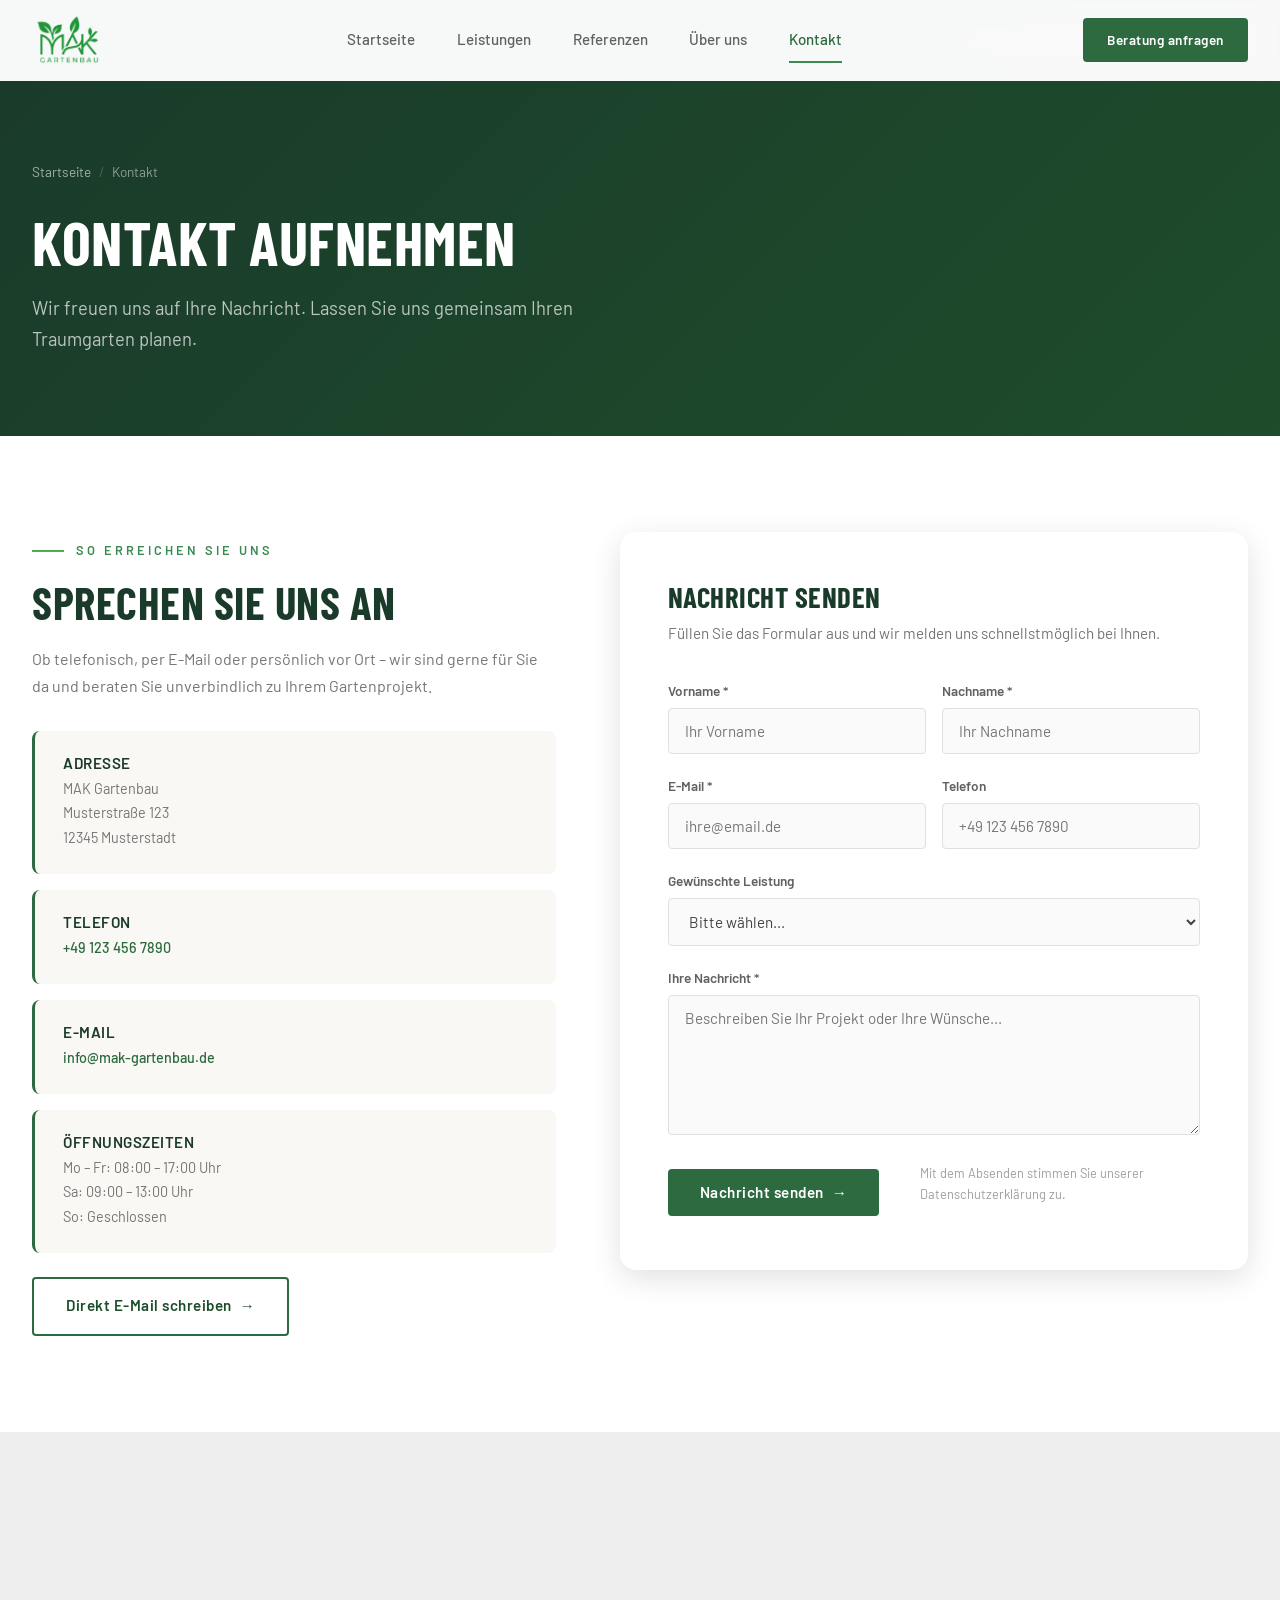
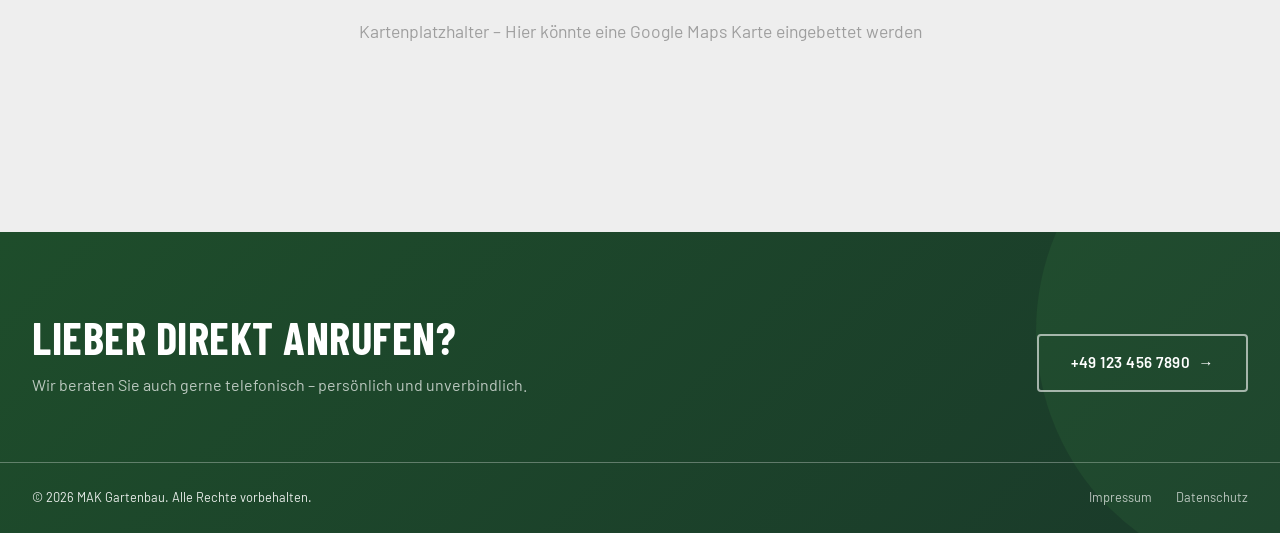
==== commit 81ac8f3d: "fix: Design-Verbesserungen und Aufräumarbeiten - Kategorien auf Karten nummeriert (Kategorie 1-5) - " ====
--- a/kontakt.html
+++ b/kontakt.html
@@ -79,7 +79,6 @@
           </p>
 
           <div class="contact-info-card">
-            <div class="contact-info-icon">📍</div>
             <div>
               <h4>Adresse</h4>
               <p>
@@ -91,7 +90,6 @@
           </div>
 
           <div class="contact-info-card">
-            <div class="contact-info-icon">📞</div>
             <div>
               <h4>Telefon</h4>
               <p><a href="tel:+491234567890">+49 123 456 7890</a></p>
@@ -99,7 +97,6 @@
           </div>
 
           <div class="contact-info-card">
-            <div class="contact-info-icon">✉️</div>
             <div>
               <h4>E-Mail</h4>
               <p><a href="mailto:info@mak-gartenbau.de">info@mak-gartenbau.de</a></p>
@@ -107,7 +104,6 @@
           </div>
 
           <div class="contact-info-card">
-            <div class="contact-info-icon">🕐</div>
             <div>
               <h4>Öffnungszeiten</h4>
               <p>
--- a/css/style.css
+++ b/css/style.css
@@ -120,7 +120,9 @@
 .bg-green-dark { background: var(--green-900); }
 
 .section-label {
-  display: inline-block;
+  display: inline-flex;
+  align-items: center;
+  gap: 0.75rem;
   font-family: var(--font-body);
   font-size: 0.8rem;
   font-weight: 600;
@@ -128,18 +130,14 @@
   text-transform: uppercase;
   color: var(--green-600);
   margin-bottom: 1rem;
-  position: relative;
-  padding-left: 3rem;
 }
 
 .section-label::before {
   content: '';
-  position: absolute;
-  left: 0;
-  top: 50%;
   width: 2rem;
   height: 2px;
   background: var(--green-500);
+  flex-shrink: 0;
 }
 
 .section-intro {
@@ -511,7 +509,7 @@
 }
 
 .hero-image-float.bottom-left {
-  bottom: -20px;
+  bottom: 40px;
   left: -40px;
 }
 
@@ -1108,9 +1106,11 @@
   align-items: flex-start;
   gap: 1rem;
   padding: 1.5rem;
+  padding-left: 1.75rem;
   background: var(--sand-50);
   border-radius: var(--radius-md);
   margin-bottom: 1rem;
+  border-left: 3px solid var(--green-700);
   transition: all var(--transition);
 }
 
@@ -1622,10 +1622,6 @@
     padding: 8rem 0 3rem;
   }
 
-  .section-label {
-    padding-left: 0;
-  }
-
   .section-label::before {
     display: none;
   }
